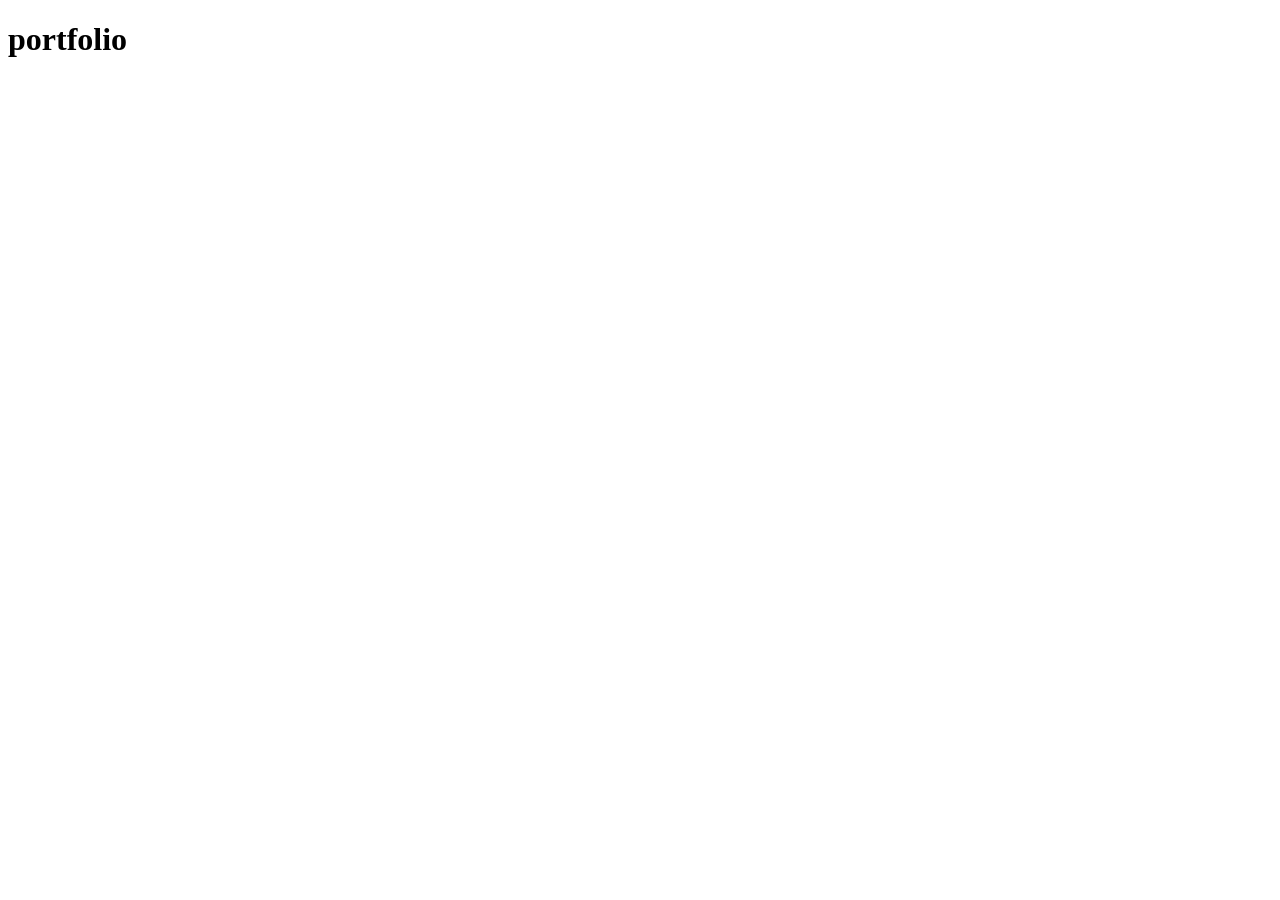
==== portfolio.html @ 8dd6805f "initial" ====
<!doctype html>
<html lang="en">
  <head>
    <meta charset="UTF-8" />
    <meta name="viewport" content="width=device-width, initial-scale=1.0" />
    <title>portfolio</title>
  </head>
  <body>
    <h1>portfolio</h1>
  </body>
</html>
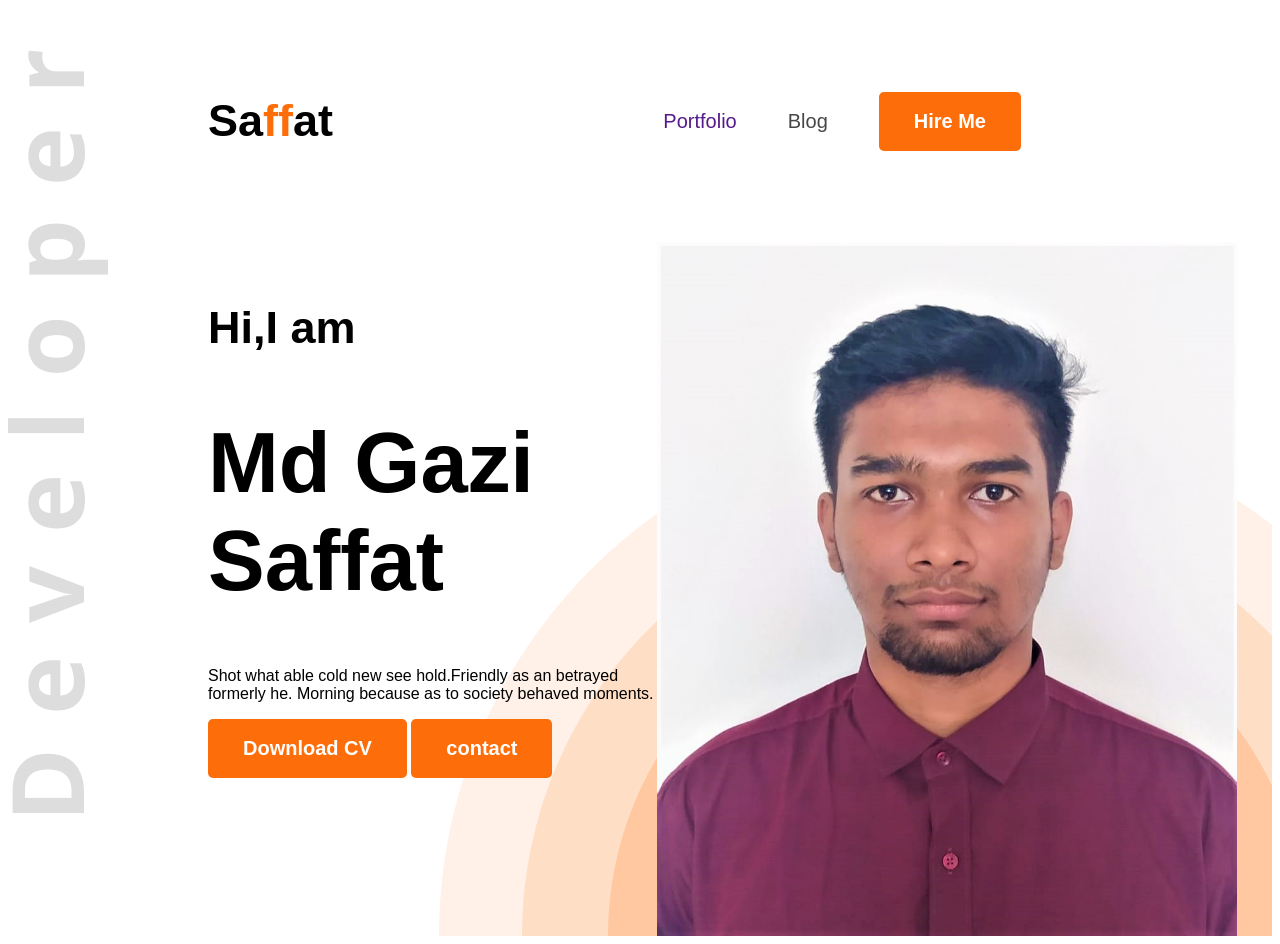
==== commit cc0feeed: "banner updated" ====
--- a/portfolio.html
+++ b/portfolio.html
@@ -4,8 +4,37 @@
     <meta charset="UTF-8" />
     <meta name="viewport" content="width=device-width, initial-scale=1.0" />
     <title>portfolio</title>
+    <link rel="stylesheet" href="styles/style.css" />
   </head>
-  <body>
-    <h1>portfolio</h1>
+  <body class="open-sans-opensans">
+    <header class="header">
+        
+      <nav>
+        <h3 class="nav-title">Sa<span class="text-primary">ff</span>at</h3>
+        <ul>
+          <li><a href="">Portfolio</a></li>
+          <li><a class="dark-2" href="">Blog</a></li>
+          <li>
+            <a class="dark-2" href=""
+              ><button class="btn-primary">Hire Me</button></a
+            >
+          </li>
+        </ul>
+      </nav>
+
+      <div class="banner">
+        <div class="banner-content">
+          <h4 class="banner-greetings">Hi,I am</h4>
+          <h1 class="banner-title">Md Gazi Saffat</h1>
+          <p class="banner-description">
+            Shot what able cold new see hold.Friendly as an betrayed formerly
+            he. Morning because as to society behaved moments.
+          </p>
+          <button class="btn-primary">Download CV</button>
+          <button class="btn-primary">contact</button>
+        </div>
+        <img class="banner-img" src="media/IMG_4107.JPG" />
+      </div>
+    </header>
   </body>
 </html>
--- a/styles/style.css
+++ b/styles/style.css
@@ -0,0 +1,89 @@
+.open-sans-opensans {
+  font-family: "Open Sans", sans-serif;
+  font-optical-sizing: auto;
+  font-style: normal;
+  font-variation-settings:"wdth" 100;
+}
+.header{
+    background-image: url(../media/developer.png),url(../media/header_bg.png);
+    background-repeat: no-repeat;
+    background-position: top left, bottom right;
+}
+
+nav{
+    display: flex;
+    align-items: center;
+    justify-content: space-between;
+    margin: 50px 200px;
+}
+
+.nav-title{
+    font-weight:800;
+    font-size:45px; 
+    
+}
+
+.text-primary{
+    color: #FD6E0A;
+    
+}
+
+ nav ul li {
+    list-style: none;
+    margin-right: 51px;
+
+ }
+ nav li a{
+    text-decoration: none;
+    font-size: 20px;
+ }
+ .dark-2{
+    color: #474747;
+ }
+
+ nav ul{
+    display: flex;
+    align-items: center;
+
+ }
+
+ .btn-primary{
+    background-color: #FD6E0A;
+    font-weight: bold;
+    color: white;
+    padding: 18px 35px;
+    border-radius: 5px;
+    font-size: 20px;
+    border: none;
+ }
+
+
+ /* banner styles */
+ .banner{
+    display: flex;
+    justify-content: space-between;
+    margin: 0 35px 0 200px;
+ }
+ .banner-content{
+    max-width: 580px;
+ }
+ .banner-greetings{
+    font-size: 45px;
+    font-weight: 600;
+ }
+
+ .banner-title{
+    font-size: 85px;
+    font-weight: bold;
+
+ }
+
+ .banner-description{
+    font-size: 18;
+
+ }
+ .banner-img{
+    width: 580px;
+
+ }
+ 
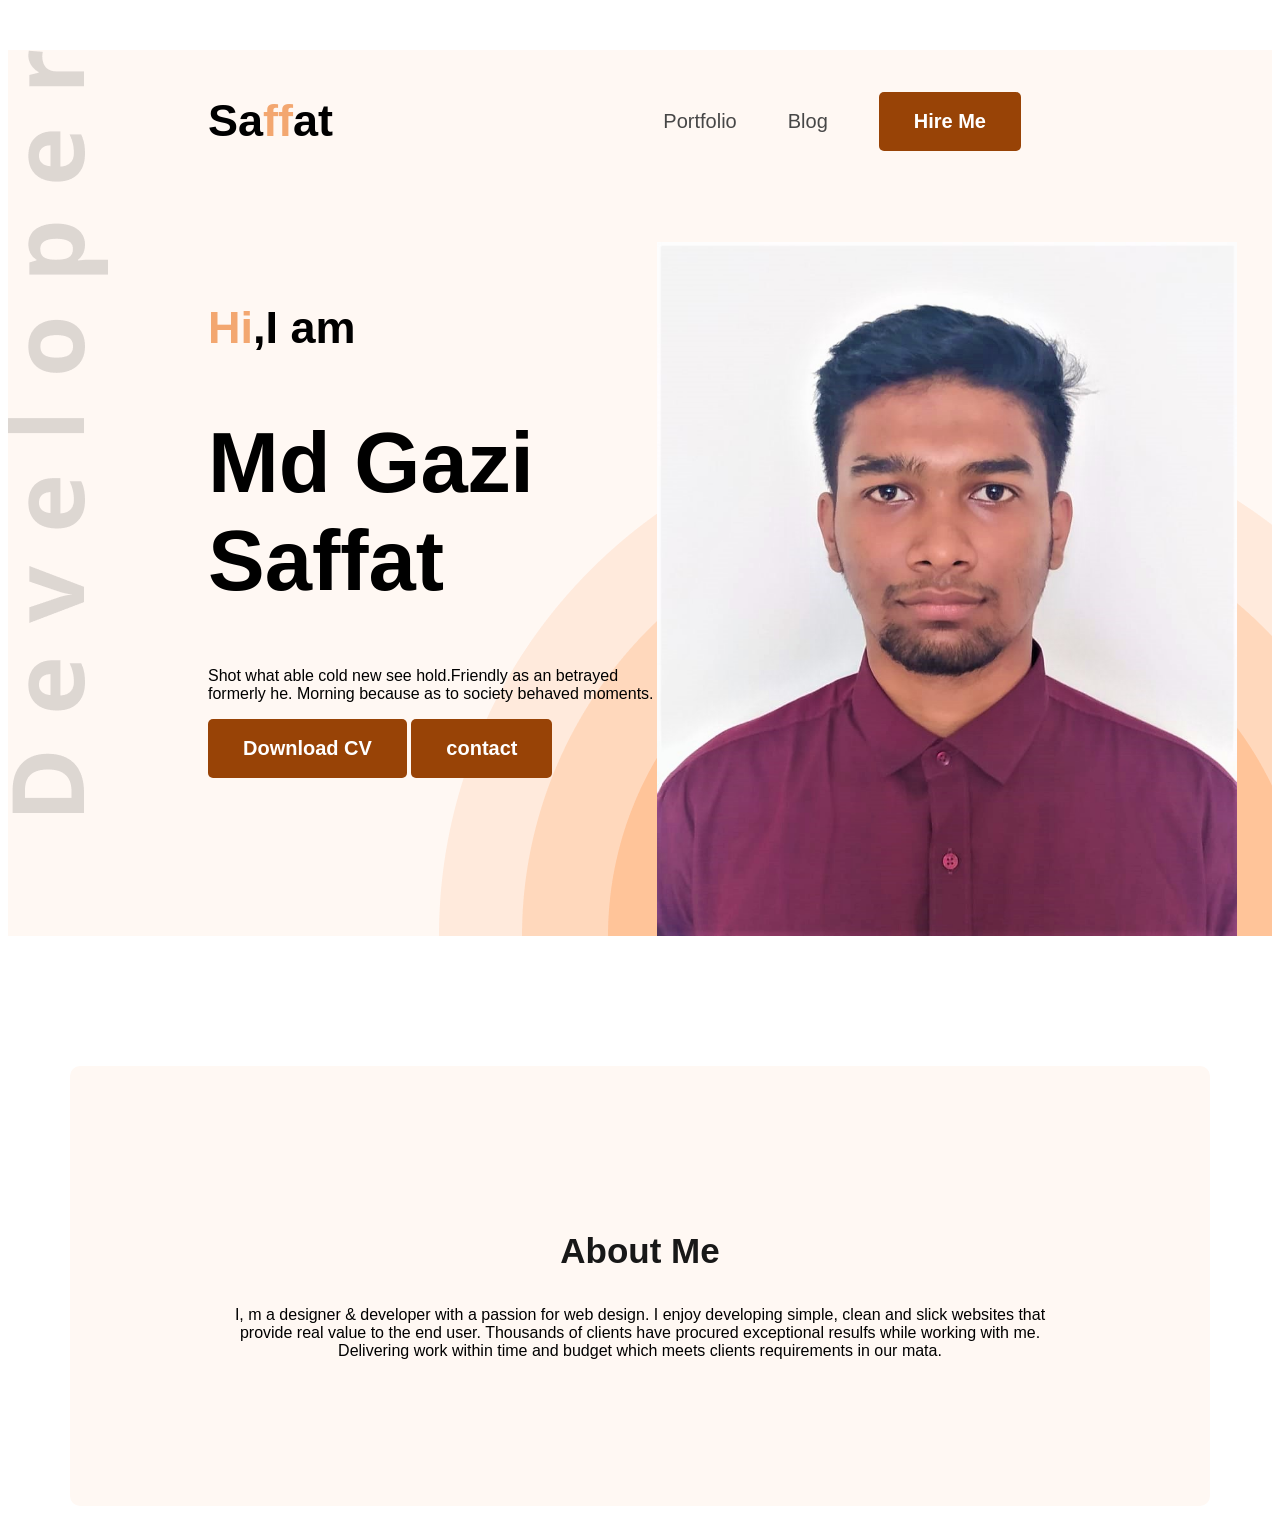
==== commit 9300169b: "abouut" ====
--- a/portfolio.html
+++ b/portfolio.html
@@ -7,12 +7,11 @@
     <link rel="stylesheet" href="styles/style.css" />
   </head>
   <body class="open-sans-opensans">
-    <header class="header">
-        
+    <header class="header secondary-bg">
       <nav>
         <h3 class="nav-title">Sa<span class="text-primary">ff</span>at</h3>
         <ul>
-          <li><a href="">Portfolio</a></li>
+          <li><a class="dark-2" href="">Portfolio</a></li>
           <li><a class="dark-2" href="">Blog</a></li>
           <li>
             <a class="dark-2" href=""
@@ -24,7 +23,7 @@
 
       <div class="banner">
         <div class="banner-content">
-          <h4 class="banner-greetings">Hi,I am</h4>
+          <h4 class="banner-greetings"><span class="text-primary">Hi</span>,I am</h4>
           <h1 class="banner-title">Md Gazi Saffat</h1>
           <p class="banner-description">
             Shot what able cold new see hold.Friendly as an betrayed formerly
@@ -36,5 +35,18 @@
         <img class="banner-img" src="media/IMG_4107.JPG" />
       </div>
     </header>
+
+    <main>
+      <section class="about secondary-bg">
+        <h3 class="section-title">About Me</h3>
+        <p>
+          I, m a designer & developer with a passion for web design. I enjoy
+          developing simple, clean and slick websites that provide real value to
+          the end user. Thousands of clients have procured exceptional resulfs
+          while working with me. Delivering work within time and budget which
+          meets clients requirements in our mata.
+        </p>
+      </section>
+    </main>
   </body>
 </html>
--- a/styles/style.css
+++ b/styles/style.css
@@ -24,7 +24,7 @@
 }
 
 .text-primary{
-    color: #FD6E0A;
+    color: #f3a770;
     
 }
 
@@ -37,6 +37,10 @@
     text-decoration: none;
     font-size: 20px;
  }
+
+ .secondary-bg{
+    background-color: #FFF8F3;
+ }
  .dark-2{
     color: #474747;
  }
@@ -48,7 +52,7 @@
  }
 
  .btn-primary{
-    background-color: #FD6E0A;
+    background-color: #984306;
     font-weight: bold;
     color: white;
     padding: 18px 35px;
@@ -86,4 +90,24 @@
     width: 580px;
 
  }
+
+ .section-title{
+    font-size: 35px;
+    font-weight: bold;
+    color: #181818;
+ }
+
+ /*main*/
+ main{
+    max-width: 1140px;
+    margin: 0 auto;
+ }
+
+ /*about style*/
+ .about{
+    border-radius: 10px;
+    padding: 130px 150px;
+    text-align: center;
+    margin-top: 130px;
+ }
  
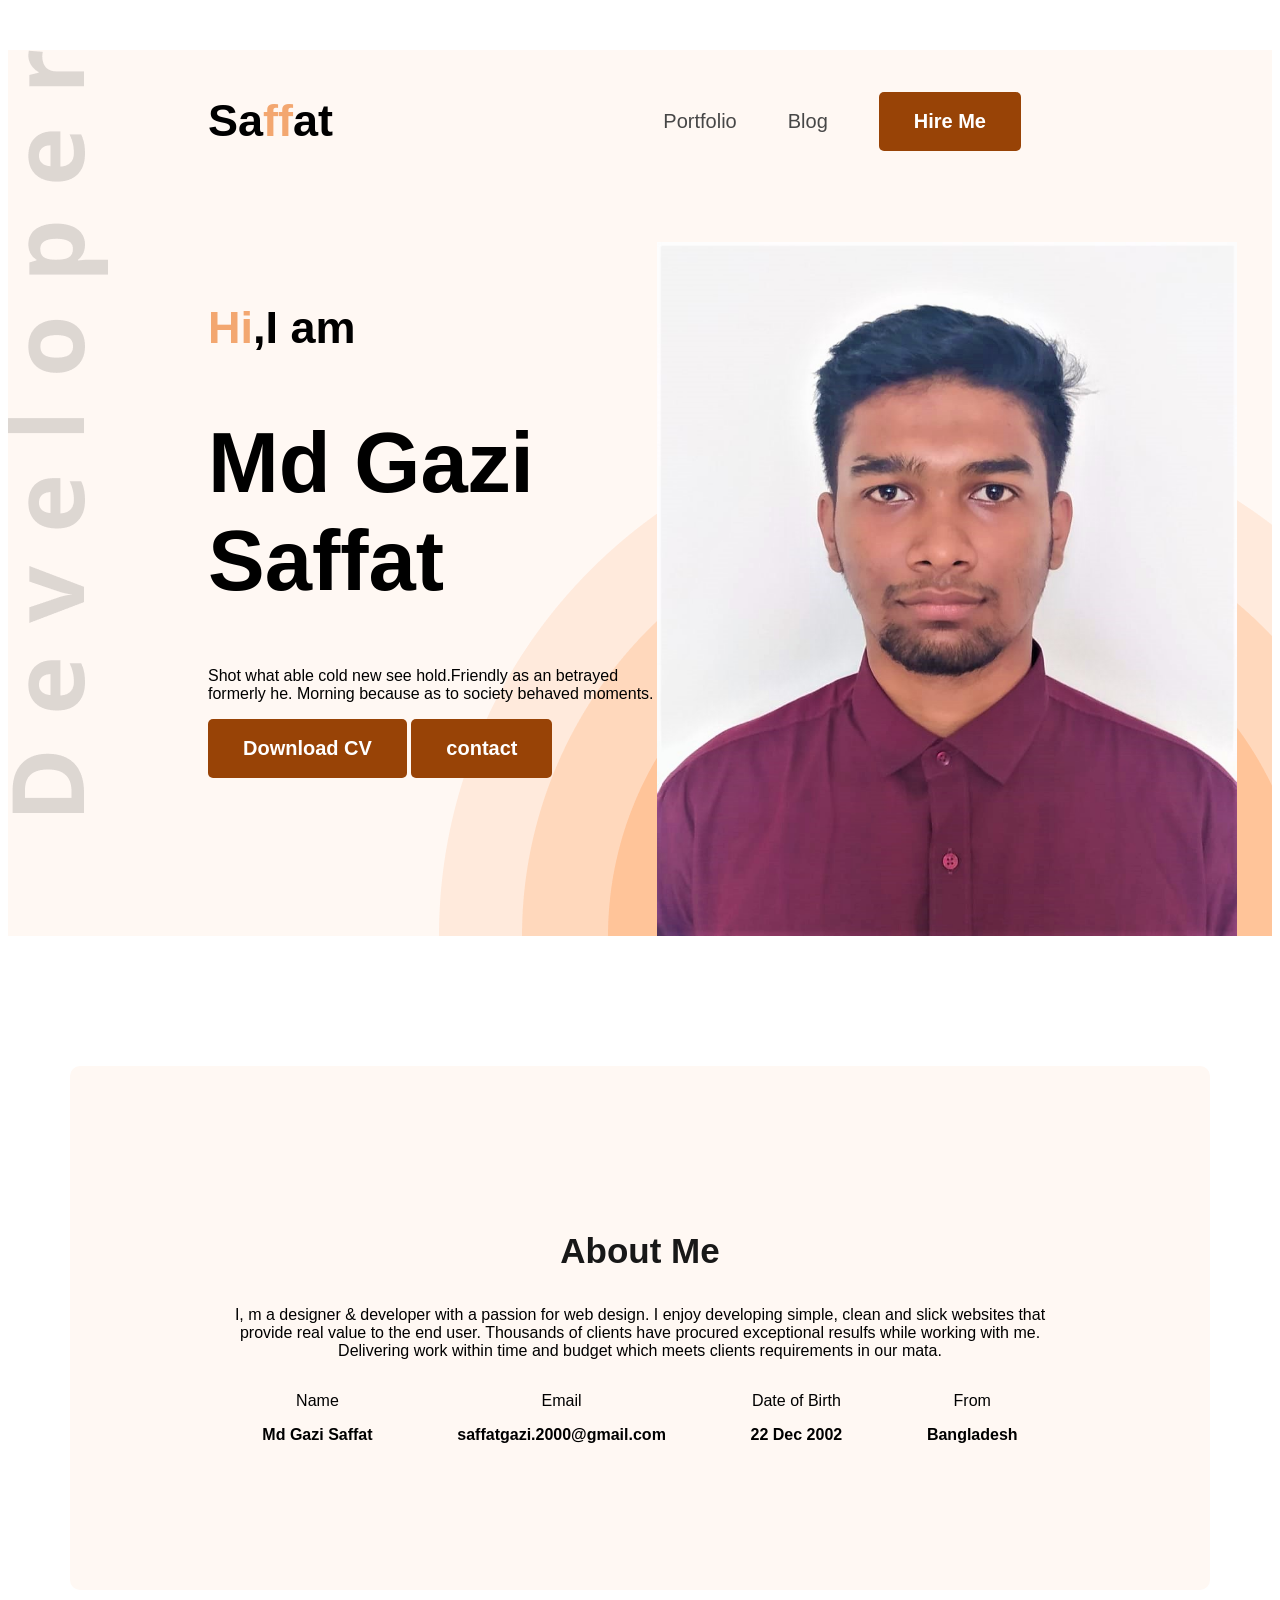
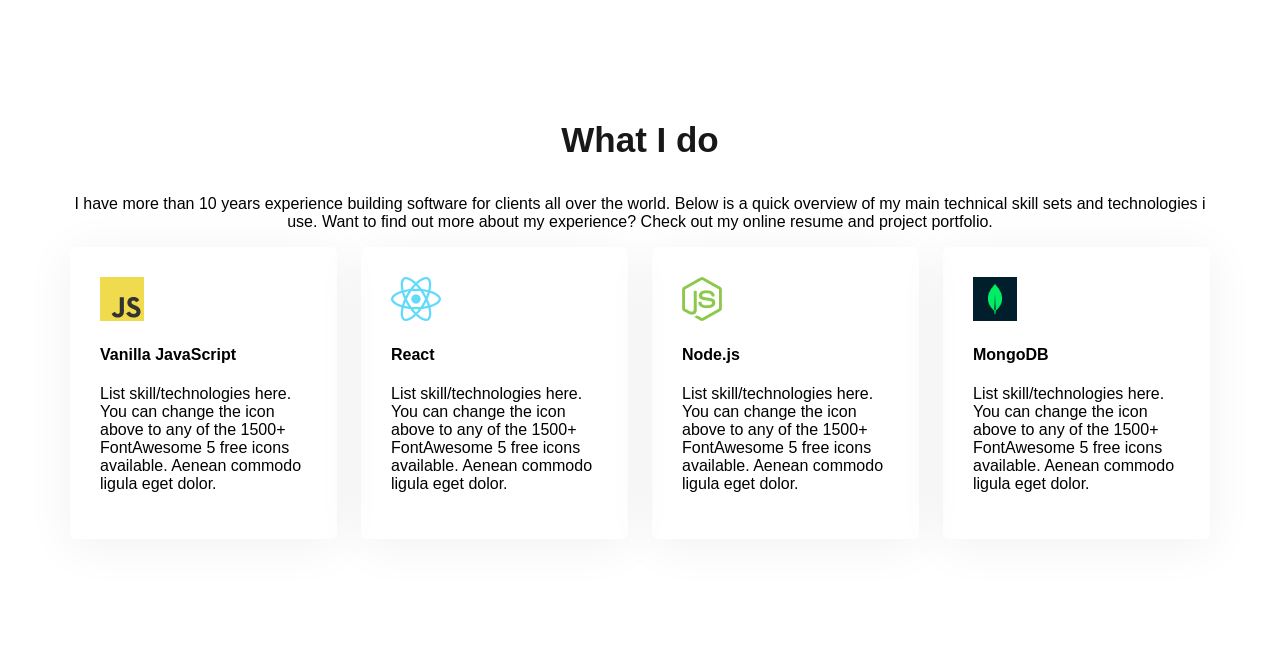
==== commit 732927b5: "add what i do" ====
--- a/portfolio.html
+++ b/portfolio.html
@@ -23,7 +23,9 @@
 
       <div class="banner">
         <div class="banner-content">
-          <h4 class="banner-greetings"><span class="text-primary">Hi</span>,I am</h4>
+          <h4 class="banner-greetings">
+            <span class="text-primary">Hi</span>,I am
+          </h4>
           <h1 class="banner-title">Md Gazi Saffat</h1>
           <p class="banner-description">
             Shot what able cold new see hold.Friendly as an betrayed formerly
@@ -46,6 +48,74 @@
           while working with me. Delivering work within time and budget which
           meets clients requirements in our mata.
         </p>
+
+        <div class="about-items">
+          <div class="about-item">
+            <p class="item-title">Name</p>
+            <p class="item-description">Md Gazi Saffat</p>
+          </div>
+          <div class="about-item">
+            <p class="item-title">Email</p>
+            <p class="item-description">saffatgazi.2000@gmail.com</p>
+          </div>
+          <div class="about-item">
+            <p class="item-title">Date of Birth</p>
+            <p class="item-description">22 Dec 2002</p>
+          </div>
+          <div class="about-item">
+            <p class="item-title">From</p>
+            <p class="item-description">Bangladesh</p>
+          </div>
+        </div>
+      </section>
+
+      <section class="skills ">
+        <h3 class="section-title text-center">What I do</h3>
+        <p class="section-description text-center">
+          I have more than 10 years experience building software for clients all
+          over the world. Below is a quick overview of my main technical skill
+          sets and technologies i use. Want to find out more about my
+          experience? Check out my online resume and project portfolio.
+        </p>
+
+        <div class="skills-container">
+        <div class="skill">
+          <img src="/media/icons/js.png" alt="" />
+          <h4 class="skill-title">Vanilla JavaScript</h4>
+          <p class="skilldescription">
+            List skill/technologies here. You can change the icon above to any
+            of the 1500+ FontAwesome 5 free icons available. Aenean commodo
+            ligula eget dolor.
+          </p>
+        </div>
+        <div class="skill">
+          <img src="media/icons/react.png" alt="" />
+          <h4 class="skill-title">React</h4>
+          <p class="skilldescription">
+            List skill/technologies here. You can change the icon above to any
+            of the 1500+ FontAwesome 5 free icons available. Aenean commodo
+            ligula eget dolor.
+          </p>
+        </div>
+        <div class="skill">
+          <img src="/media/icons/nodejs.png" alt="" />
+          <h4 class="skill-title">Node.js</h4>
+          <p class="skilldescription">
+            List skill/technologies here. You can change the icon above to any
+            of the 1500+ FontAwesome 5 free icons available. Aenean commodo
+            ligula eget dolor.
+          </p>
+        </div>
+        <div class="skill">
+          <img src="/media/icons/mongo.png" alt="" />
+          <h4 class="skill-title">MongoDB</h4>
+          <p class="skilldescription">
+            List skill/technologies here. You can change the icon above to any
+            of the 1500+ FontAwesome 5 free icons available. Aenean commodo
+            ligula eget dolor.
+          </p>
+        </div>
+        </div>
       </section>
     </main>
   </body>
--- a/styles/style.css
+++ b/styles/style.css
@@ -15,6 +15,9 @@
     align-items: center;
     justify-content: space-between;
     margin: 50px 200px;
+}
+.text-center{
+    text-align: center;
 }
 
 .nav-title{
@@ -101,6 +104,11 @@
  main{
     max-width: 1140px;
     margin: 0 auto;
+    
+ }
+ main section{
+   margin-top: 130px;
+   margin-bottom: 130px;
  }
 
  /*about style*/
@@ -108,6 +116,25 @@
     border-radius: 10px;
     padding: 130px 150px;
     text-align: center;
-    margin-top: 130px;
+    
  }
- +
+ .about-items{
+    display: flex;
+    justify-content: space-around;
+
+ }
+ .item-description{
+    font-weight: 600;
+ }
+
+.skills-container{
+   display: flex;
+   gap: 24px;
+}
+.skill{
+   padding: 30px;
+   border-radius: 5px;
+   box-shadow: 0px 6px 50px 0px rgba(0, 0, 0, 0.06);
+   
+}
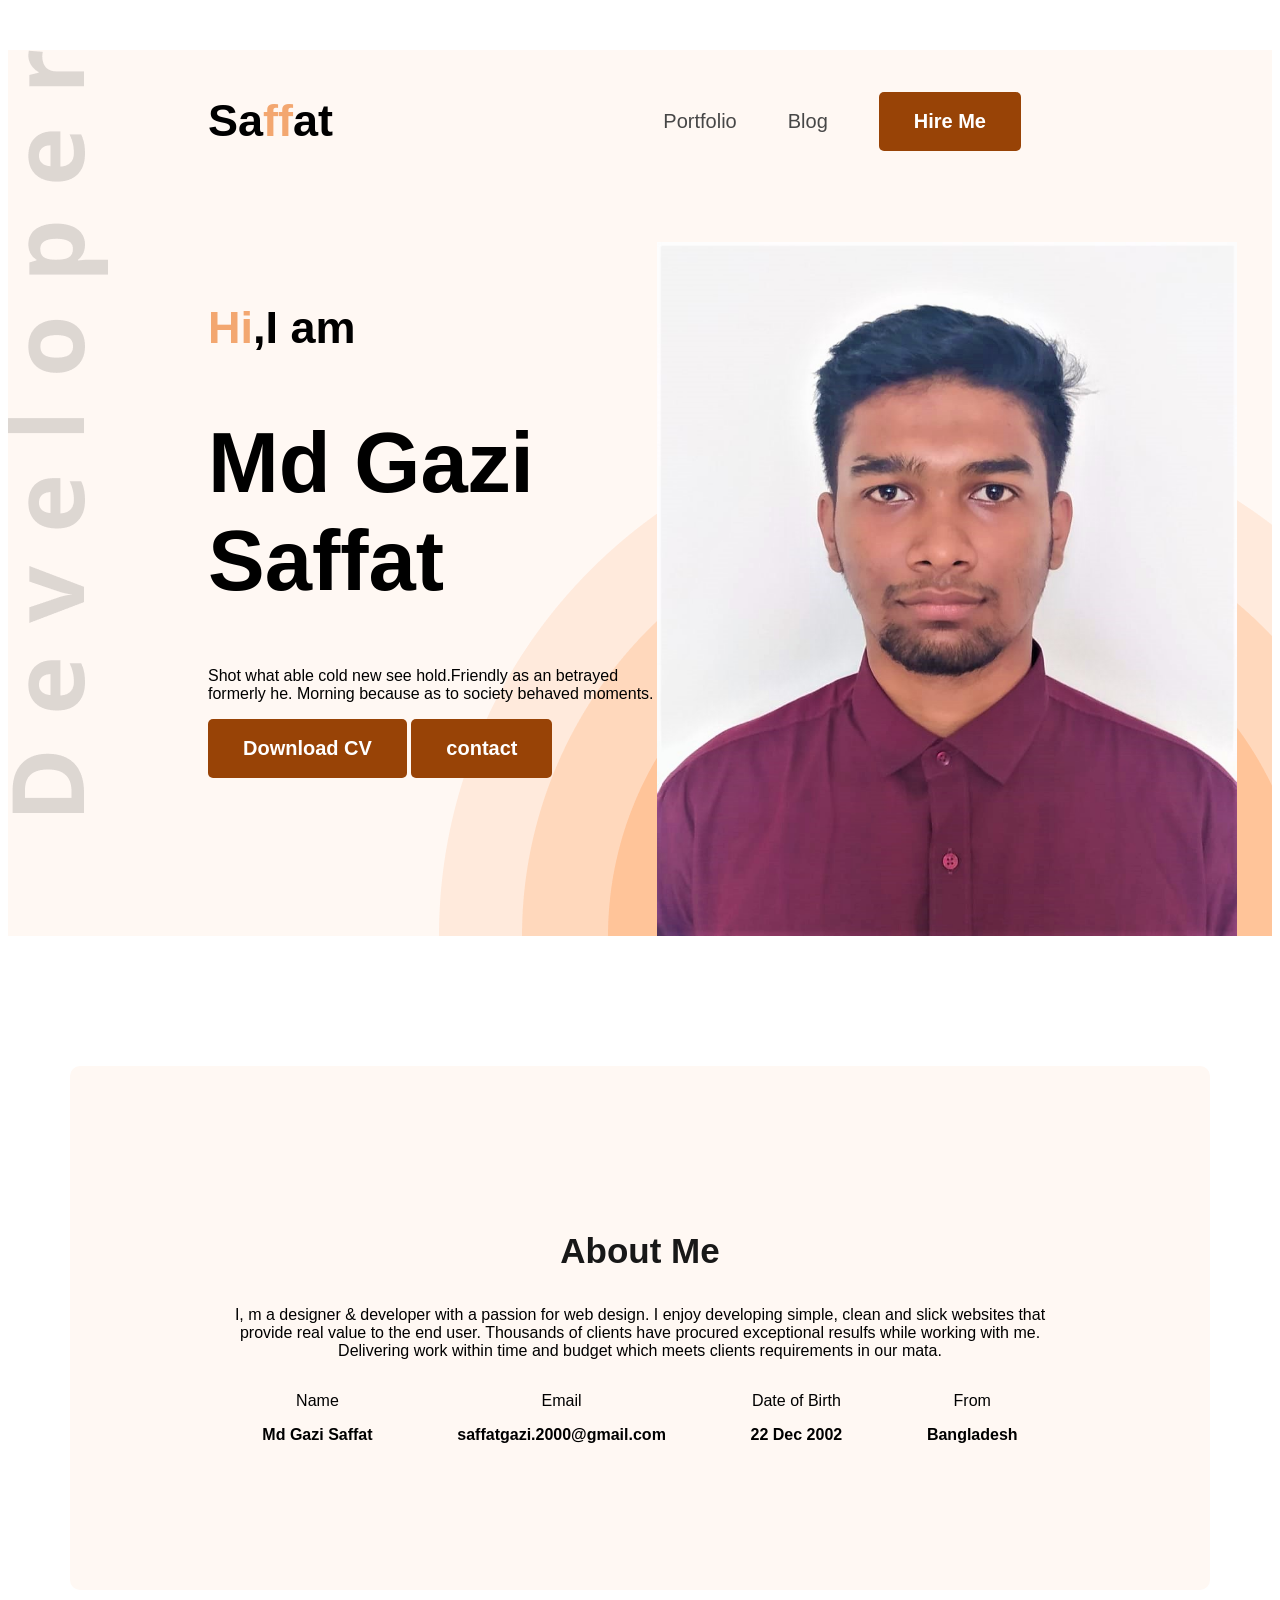
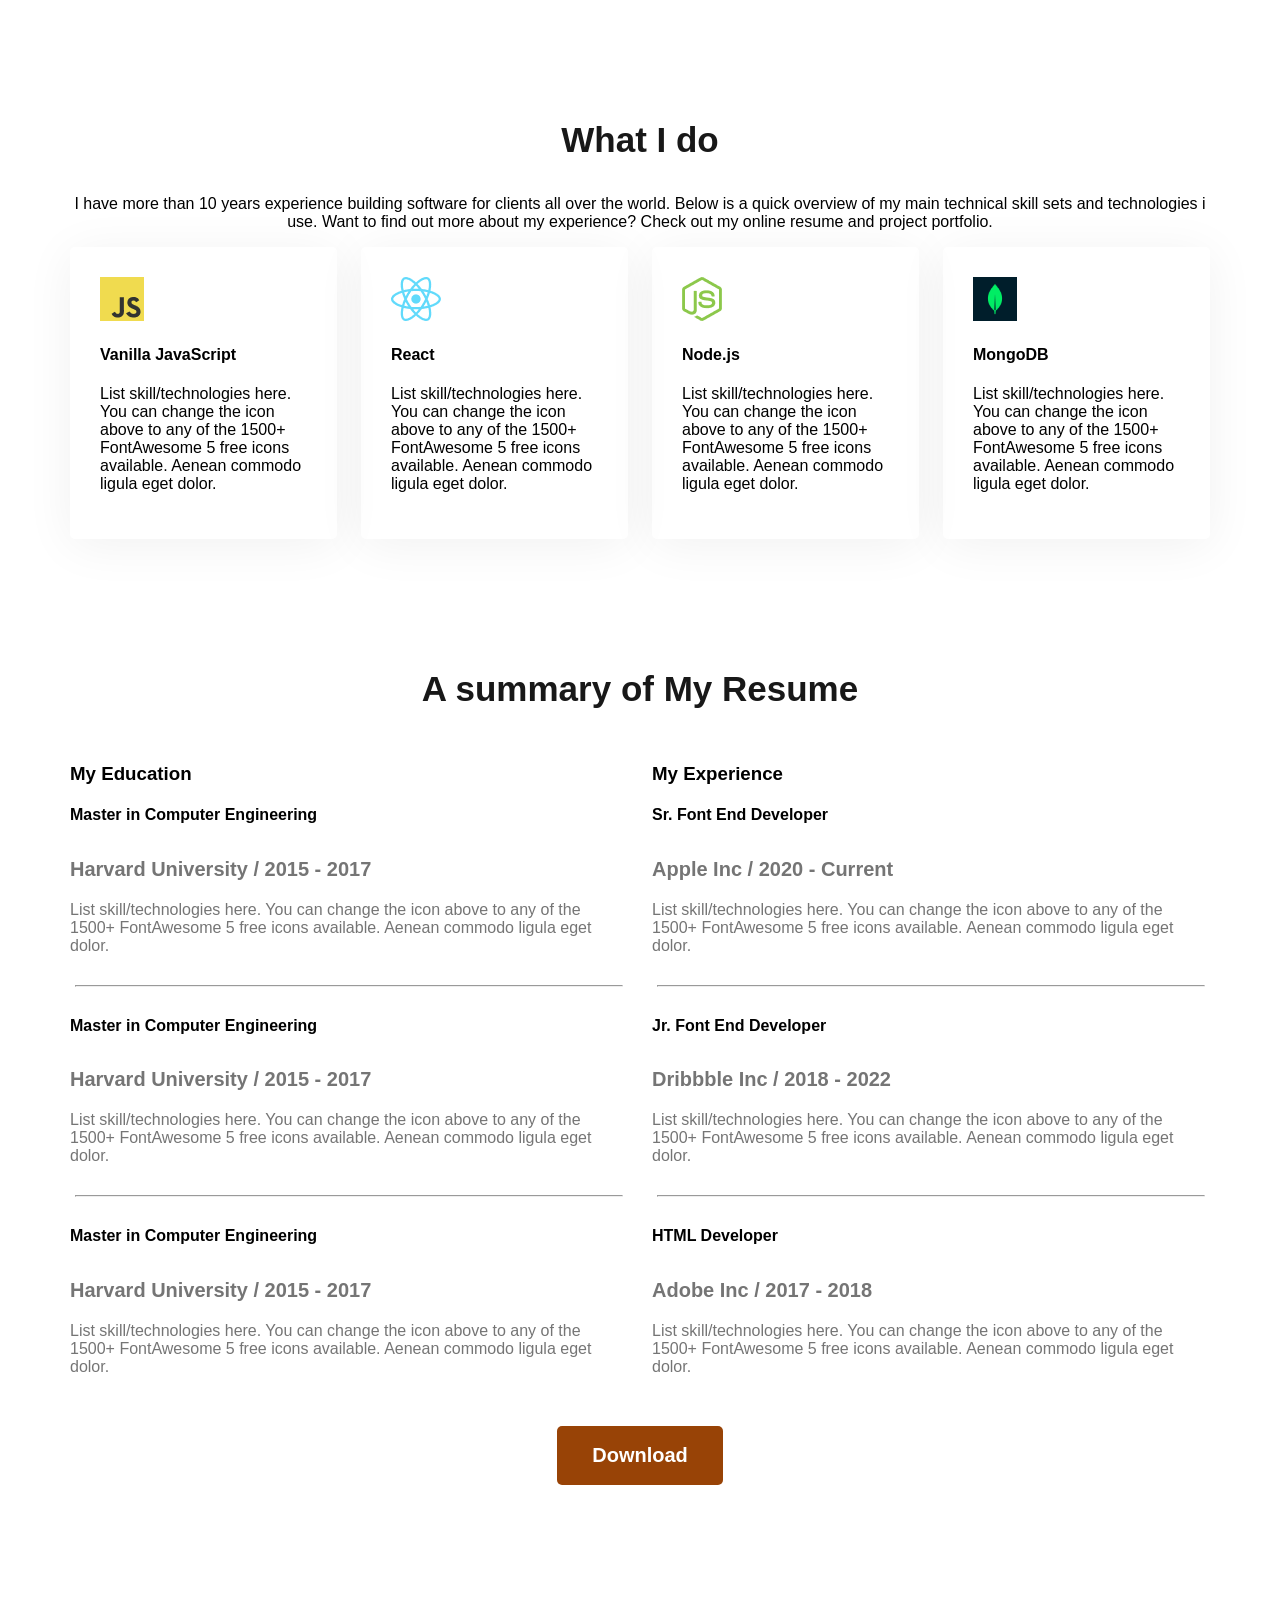
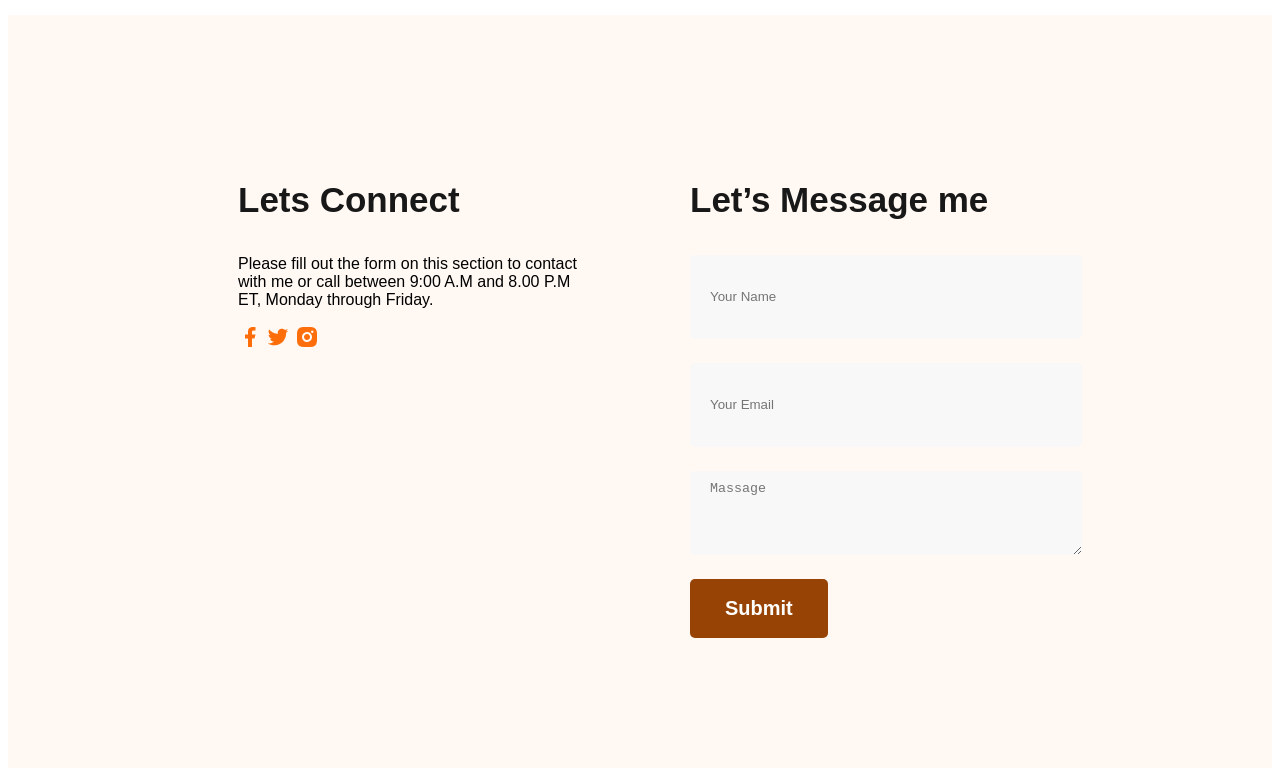
==== commit 8bf43763: "final" ====
--- a/portfolio.html
+++ b/portfolio.html
@@ -69,7 +69,7 @@
         </div>
       </section>
 
-      <section class="skills ">
+      <section class="skills">
         <h3 class="section-title text-center">What I do</h3>
         <p class="section-description text-center">
           I have more than 10 years experience building software for clients all
@@ -79,44 +79,146 @@
         </p>
 
         <div class="skills-container">
-        <div class="skill">
-          <img src="/media/icons/js.png" alt="" />
-          <h4 class="skill-title">Vanilla JavaScript</h4>
-          <p class="skilldescription">
-            List skill/technologies here. You can change the icon above to any
-            of the 1500+ FontAwesome 5 free icons available. Aenean commodo
-            ligula eget dolor.
-          </p>
-        </div>
-        <div class="skill">
-          <img src="media/icons/react.png" alt="" />
-          <h4 class="skill-title">React</h4>
-          <p class="skilldescription">
-            List skill/technologies here. You can change the icon above to any
-            of the 1500+ FontAwesome 5 free icons available. Aenean commodo
-            ligula eget dolor.
-          </p>
-        </div>
-        <div class="skill">
-          <img src="/media/icons/nodejs.png" alt="" />
-          <h4 class="skill-title">Node.js</h4>
-          <p class="skilldescription">
-            List skill/technologies here. You can change the icon above to any
-            of the 1500+ FontAwesome 5 free icons available. Aenean commodo
-            ligula eget dolor.
-          </p>
-        </div>
-        <div class="skill">
-          <img src="/media/icons/mongo.png" alt="" />
-          <h4 class="skill-title">MongoDB</h4>
-          <p class="skilldescription">
-            List skill/technologies here. You can change the icon above to any
-            of the 1500+ FontAwesome 5 free icons available. Aenean commodo
-            ligula eget dolor.
-          </p>
-        </div>
+          <div class="skill">
+            <img src="/media/icons/js.png" alt="" />
+            <h4 class="skill-title">Vanilla JavaScript</h4>
+            <p class="skilldescription">
+              List skill/technologies here. You can change the icon above to any
+              of the 1500+ FontAwesome 5 free icons available. Aenean commodo
+              ligula eget dolor.
+            </p>
+          </div>
+          <div class="skill">
+            <img src="media/icons/react.png" alt="" />
+            <h4 class="skill-title">React</h4>
+            <p class="skilldescription">
+              List skill/technologies here. You can change the icon above to any
+              of the 1500+ FontAwesome 5 free icons available. Aenean commodo
+              ligula eget dolor.
+            </p>
+          </div>
+          <div class="skill">
+            <img src="/media/icons/nodejs.png" alt="" />
+            <h4 class="skill-title">Node.js</h4>
+            <p class="skilldescription">
+              List skill/technologies here. You can change the icon above to any
+              of the 1500+ FontAwesome 5 free icons available. Aenean commodo
+              ligula eget dolor.
+            </p>
+          </div>
+          <div class="skill">
+            <img src="/media/icons/mongo.png" alt="" />
+            <h4 class="skill-title">MongoDB</h4>
+            <p class="skilldescription">
+              List skill/technologies here. You can change the icon above to any
+              of the 1500+ FontAwesome 5 free icons available. Aenean commodo
+              ligula eget dolor.
+            </p>
+          </div>
+        </div>
+      </section>
+
+      <section class="resume">
+        <h3 class="section-title text-center">A summary of My Resume</h3>
+        <div class="resume-container">
+          <div class="resume-column">
+            <h3 class="resume-column-title">My Education</h3>
+            <div class="experience">
+              <h4 class="experience-title">Master in Computer Engineering</h4>
+              <h5 class="experience-sub-title">
+                Harvard University / 2015 - 2017
+              </h5>
+              <div class="experience-description">
+                List skill/technologies here. You can change the icon above to
+                any of the 1500+ FontAwesome 5 free icons available. Aenean
+                commodo ligula eget dolor.
+              </div>
+            </div>
+            <hr />
+
+            <div class="experience">
+              <h4 class="experience-title">Master in Computer Engineering</h4>
+              <h5 class="experience-sub-title">
+                Harvard University / 2015 - 2017
+              </h5>
+              <div class="experience-description">
+                List skill/technologies here. You can change the icon above to
+                any of the 1500+ FontAwesome 5 free icons available. Aenean
+                commodo ligula eget dolor.
+              </div>
+            </div>
+            <hr />
+            <div class="experience">
+              <h4 class="experience-title">Master in Computer Engineering</h4>
+              <h5 class="experience-sub-title">
+                Harvard University / 2015 - 2017
+              </h5>
+              <div class="experience-description">
+                List skill/technologies here. You can change the icon above to
+                any of the 1500+ FontAwesome 5 free icons available. Aenean
+                commodo ligula eget dolor.
+              </div>
+            </div>
+          </div>
+          <div class="resume-column">
+            <h3 class="resume-column-title">My Experience</h3>
+            <div class="experience">
+              <h4 class="experience-title">Sr. Font End Developer</h4>
+              <h5 class="experience-sub-title">Apple Inc / 2020 - Current</h5>
+              <div class="experience-description">
+                List skill/technologies here. You can change the icon above to
+                any of the 1500+ FontAwesome 5 free icons available. Aenean
+                commodo ligula eget dolor.
+              </div>
+              <hr />
+            </div>
+            <div class="experience">
+              <h4 class="experience-title">Jr. Font End Developer</h4>
+              <h5 class="experience-sub-title">Dribbble Inc / 2018 - 2022</h5>
+              <div class="experience-description">
+                List skill/technologies here. You can change the icon above to
+                any of the 1500+ FontAwesome 5 free icons available. Aenean
+                commodo ligula eget dolor.
+              </div>
+              <hr />
+            </div>
+            <div class="experience">
+              <h4 class="experience-title">HTML Developer</h4>
+              <h5 class="experience-sub-title">Adobe Inc / 2017 - 2018</h5>
+              <div class="experience-description">
+                List skill/technologies here. You can change the icon above to
+                any of the 1500+ FontAwesome 5 free icons available. Aenean
+                commodo ligula eget dolor.
+              </div>
+            </div>
+          </div>
+        </div>
+
+        <div class="text-center resume-btn">
+          <button class="btn-primary">Download</button>
         </div>
       </section>
     </main>
+    <footer class="secondary-bg">
+      <div class="footer-column">
+        <h3 class="section-title">Lets Connect</h3>
+        <p>
+          Please fill out the form on this section to contact with me or call
+          between 9:00 A.M and 8.00 P.M ET, Monday through Friday.
+        </p>
+      <div>
+        <a href="" ><img src="/media/icons/facebook.png" alt=""></a>
+        <a href="" ><img src="/media/icons/twitter.png" alt=""></a>
+        <a href="" ><img src="/media/icons/insta.png" alt=""></a>
+      </div>
+      </div>
+      <div class="footer-column">
+        <h3 class="section-title">Let’s Message me</h3>
+        <input type="text" name="" id="" placeholder="Your Name">
+        <input type="email" name="" id="" placeholder="Your Email">
+        <textarea name="" id="" cols="30" rows="10" placeholder="Massage"></textarea>
+        <input class="btn-primary" type="button" value="Submit">
+      </div>
+    </footer>
   </body>
 </html>
--- a/styles/style.css
+++ b/styles/style.css
@@ -137,4 +137,45 @@
    border-radius: 5px;
    box-shadow: 0px 6px 50px 0px rgba(0, 0, 0, 0.06);
    
+}
+.resume-container{
+   display: flex;
+   gap: 24px;
+}
+.experience-sub-title{
+   font-size: 20px;
+   font-weight: 600;
+   margin-bottom: 20px;
+}
+
+.experience-description,.experience-sub-title{
+   color: #757575;
+}
+.resume hr{
+   margin: 30px 5px;
+}
+
+.resume-btn{
+   margin-top: 50px;
+}
+
+footer{
+   padding: 130px 230px;
+   display: flex;
+   gap: 100px;
+}
+
+.footer-column{
+   width: 50%;
+}
+
+footer input[type="text"], input[type="email"], textarea{
+   height: 64px;
+   border-radius: 5px;
+   background-color: rgb(248, 248, 248);
+   display: block;
+   width: 100%;
+   padding: 10px 20px;
+   margin-bottom: 24px;
+   border: none;
 }
